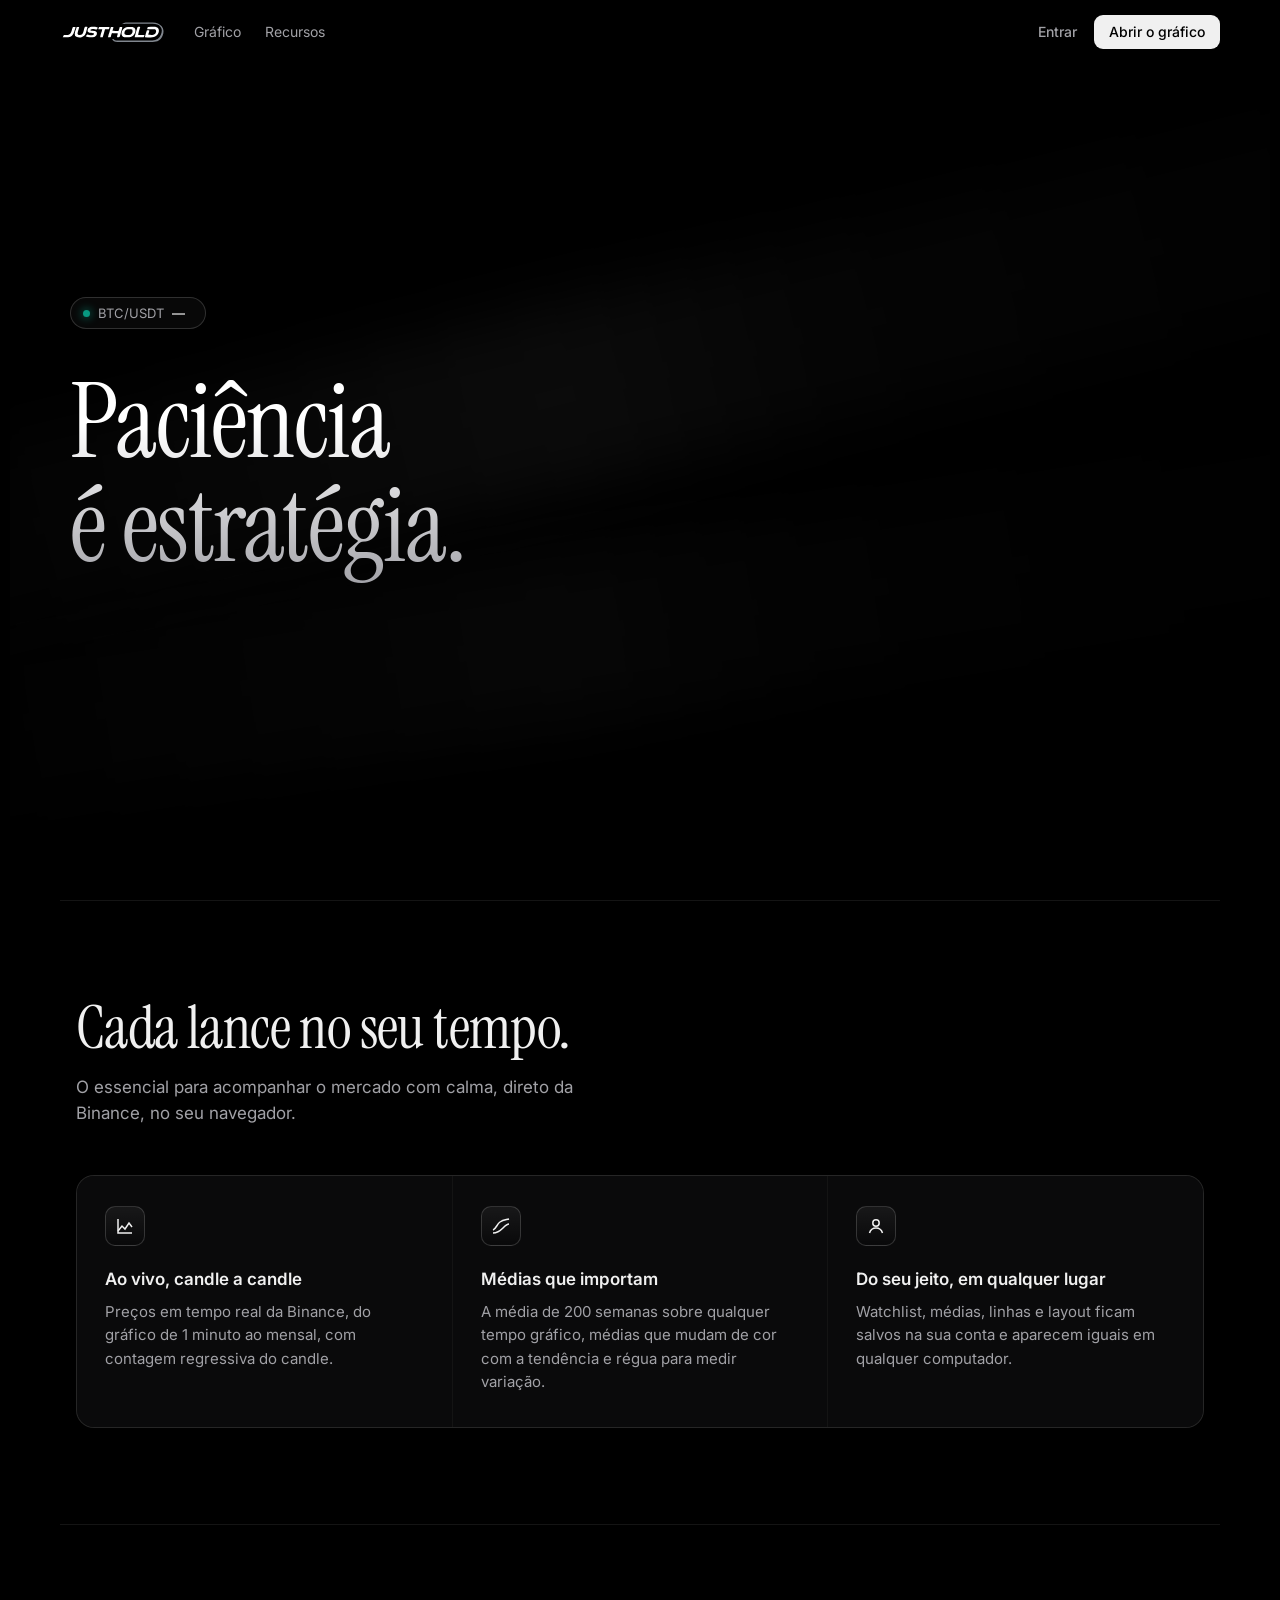
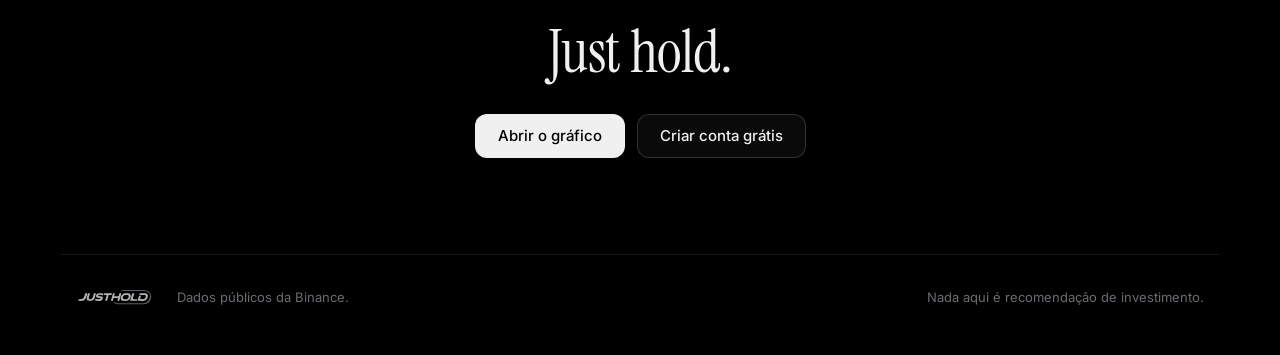
==== public/index.html @ 2f77e6e9 "Hero: remove texto e botões; corrige corte dos glifos no título" ====
<!doctype html>
<html lang="pt-BR">
<head>
<meta charset="utf-8">
<meta name="viewport" content="width=device-width, initial-scale=1">
<title>JustHold · Gráfico de cripto ao vivo</title>
<meta name="description" content="Gráfico de cripto ao vivo, com médias, régua e watchlist. Suas configurações salvas na sua conta.">
<meta name="theme-color" content="#000000">
<link rel="icon" href="img/logo.svg" type="image/svg+xml">
<link rel="preconnect" href="https://fonts.googleapis.com">
<link rel="preconnect" href="https://fonts.gstatic.com" crossorigin>
<link rel="stylesheet" href="https://fonts.googleapis.com/css2?family=Instrument+Serif&family=Inter:wght@400;500;600&display=swap">
<link rel="stylesheet" href="site.css">
<script type="importmap">{ "imports": { "three": "/vendor/three.module.min.js" } }</script>
</head>
<body>
<header class="nav" id="nav">
  <a class="logo" href="/" aria-label="JustHold"><img src="img/logo.svg" alt="JustHold"></a>
  <nav class="links">
    <a href="/grafico/">Gráfico</a>
    <a href="#recursos">Recursos</a>
  </nav>
  <span class="spacer"></span>
  <div class="account" id="account">
    <a class="btn link sm" href="/entrar/">Entrar</a>
    <a class="btn primary sm" href="/grafico/">Abrir o gráfico</a>
  </div>
</header>

<main>
  <section class="hero">
    <div class="hero-text">
      <a class="pill" href="/grafico/" id="ticker"><span class="dot"></span>BTC/USDT <b id="tk-price">—</b> <span id="tk-chg"></span></a>
      <h1>Paciência<br>é estratégia.</h1>
    </div>
    <div class="board" id="board" aria-hidden="true"></div>
  </section>

  <section class="section" id="recursos">
    <h2>Cada lance no seu tempo.</h2>
    <p class="sub">O essencial para acompanhar o mercado com calma, direto da Binance, no seu navegador.</p>
    <div class="grid">
      <div class="card">
        <div class="ico"><svg width="20" height="20" viewBox="0 0 20 20" fill="none" stroke="currentColor" stroke-width="1.5"><path d="M3 15l4-5 3 3 4-6 3 4"/><path d="M3 3v14h14"/></svg></div>
        <h3>Ao vivo, candle a candle</h3>
        <p>Preços em tempo real da Binance, do gráfico de 1 minuto ao mensal, com contagem regressiva do candle.</p>
      </div>
      <div class="card">
        <div class="ico"><svg width="20" height="20" viewBox="0 0 20 20" fill="none" stroke="currentColor" stroke-width="1.5"><path d="M2 14c3-1 4-6 7-8s5-2 9-3"/><path d="M2 17c4 0 7-2 10-5s4-4 6-4"/></svg></div>
        <h3>Médias que importam</h3>
        <p>A média de 200 semanas sobre qualquer tempo gráfico, médias que mudam de cor com a tendência e régua para medir variação.</p>
      </div>
      <div class="card">
        <div class="ico"><svg width="20" height="20" viewBox="0 0 20 20" fill="none" stroke="currentColor" stroke-width="1.5"><circle cx="10" cy="7" r="3.2"/><path d="M3.5 17c1-3.3 3.6-5 6.5-5s5.5 1.7 6.5 5"/></svg></div>
        <h3>Do seu jeito, em qualquer lugar</h3>
        <p>Watchlist, médias, linhas e layout ficam salvos na sua conta e aparecem iguais em qualquer computador.</p>
      </div>
    </div>
  </section>

  <section class="section closing">
    <h2>Just hold.</h2>
    <div class="cta">
      <a class="btn primary" href="/grafico/">Abrir o gráfico</a>
      <a class="btn ghost" href="/entrar/?modo=criar" id="cta-signup-2">Criar conta grátis</a>
    </div>
  </section>
</main>

<footer class="footer">
  <img src="img/logo.svg" alt="JustHold">
  <span>Dados públicos da Binance.</span>
  <span class="spacer"></span>
  <span>Nada aqui é recomendação de investimento.</span>
</footer>

<script type="module">
  import { mountChess } from './js/xadrez.js';
  import { me, logout } from './js/conta.js';

  try { mountChess(document.getElementById('board')); } catch (e) { console.error(e); }

  const nav = document.getElementById('nav');
  addEventListener('scroll', () => nav.classList.toggle('scrolled', scrollY > 8), { passive: true });

  // Logado: troca "Entrar" pelo e-mail e um botão de sair; some o "Criar conta".
  me().then(user => {
    if (!user) return;
    const acc = document.getElementById('account');
    const out = Object.assign(document.createElement('button'), { className: 'btn link sm', textContent: 'Sair' });
    out.onclick = async () => { await logout(); location.reload(); };
    const who = Object.assign(document.createElement('span'), { textContent: user.email });
    who.style.color = 'var(--muted)';
    acc.replaceChildren(who, out, Object.assign(document.createElement('a'), { className: 'btn primary sm', href: '/grafico/', textContent: 'Abrir o gráfico' }));
    document.getElementById('cta-signup-2')?.remove();
  });

  // Preço do BTC ao vivo na pílula acima do título.
  const price = document.getElementById('tk-price'), chg = document.getElementById('tk-chg');
  const fmt = new Intl.NumberFormat('pt-BR', { minimumFractionDigits: 2, maximumFractionDigits: 2 });
  const show = (c, o) => {
    price.textContent = fmt.format(c);
    const p = ((c - o) / o) * 100;
    chg.textContent = `${p >= 0 ? '+' : '−'}${fmt.format(Math.abs(p))}%`;
    chg.className = p >= 0 ? 'up' : 'down';
  };
  (function connect() {
    const ws = new WebSocket('wss://stream.binance.com:9443/ws/btcusdt@miniTicker');
    ws.onmessage = e => { const d = JSON.parse(e.data); show(+d.c, +d.o); };
    ws.onclose = () => setTimeout(connect, 5000);
  })();
</script>
</body>
</html>
---- public/site.css ----
/* Homepage e página de login do JustHold: escuro, tipografia serifada nos títulos. */
:root {
  --bg: #000;
  --panel: #0a0a0b;
  --line: rgba(255, 255, 255, .08);
  --line-strong: rgba(255, 255, 255, .16);
  --text: #f0f0f0;
  --muted: #a1a1a6;
  --dim: #6b6b70;
  --up: #089981;
  --down: #f23645;
  --serif: "Instrument Serif", "Times New Roman", serif;
  --sans: Inter, -apple-system, BlinkMacSystemFont, "Segoe UI", sans-serif;
}

* { box-sizing: border-box; }
html { background: var(--bg); }
body { margin: 0; background: var(--bg); color: var(--text); font: 16px/1.55 var(--sans); -webkit-font-smoothing: antialiased; }
a { color: inherit; text-decoration: none; }
button { font: inherit; color: inherit; cursor: pointer; }

/* navegação */
.nav { position: sticky; top: 0; z-index: 20; display: flex; align-items: center; gap: 28px; height: 64px; padding: 0 max(16px, calc((100vw - 1160px) / 2)); background: rgba(0, 0, 0, .55); backdrop-filter: blur(14px); -webkit-backdrop-filter: blur(14px); border-bottom: 1px solid transparent; transition: border-color .3s; }
.nav.scrolled { border-bottom-color: var(--line); }
.nav .logo img { display: block; height: 22px; width: auto; }
.nav .links { display: flex; gap: 24px; font-size: 14px; color: var(--muted); }
.nav .links a:hover { color: var(--text); }
.nav .spacer { flex: 1; }
.nav .account { display: flex; align-items: center; gap: 10px; font-size: 14px; }

.btn { display: inline-flex; align-items: center; justify-content: center; gap: 8px; height: 44px; padding: 0 22px; border-radius: 12px; font-size: 15px; font-weight: 500; border: 1px solid transparent; transition: background .2s, border-color .2s, opacity .2s; white-space: nowrap; }
.btn.sm { height: 34px; padding: 0 14px; border-radius: 9px; font-size: 14px; }
.btn.primary { background: var(--text); color: #000; }
.btn.primary:hover { background: #fff; }
.btn.ghost { background: rgba(255, 255, 255, .04); border-color: var(--line-strong); color: var(--text); }
.btn.ghost:hover { background: rgba(255, 255, 255, .09); }
.btn.link { color: var(--muted); padding: 0 6px; }
.btn.link:hover { color: var(--text); }
.btn[disabled] { opacity: .5; cursor: default; }

/* herói */
.hero { position: relative; overflow: hidden; text-align: center; padding: 0 16px 96px; }
.hero::before, .hero::after { /* fachos de luz diagonais, bem fracos */
  content: ''; position: absolute; pointer-events: none; width: 140vw; height: 180px; left: -20vw;
  background: linear-gradient(90deg, transparent, rgba(255, 255, 255, .045) 45%, rgba(255, 255, 255, .02) 60%, transparent);
  filter: blur(30px); transform: rotate(-14deg);
}
.hero::before { top: 220px; }
.hero::after { top: 470px; opacity: .6; transform: rotate(-9deg); }
.board { position: relative; z-index: 1; height: min(62vh, 600px); min-height: 340px; margin: 0 auto -40px; max-width: 1100px; }
.board canvas { display: block; }
.board canvas { /* some nas bordas, como um objeto no escuro */
  -webkit-mask-image: radial-gradient(ellipse 50% 50% at 50% 50%, #000 74%, transparent 100%);
  mask-image: radial-gradient(ellipse 50% 50% at 50% 50%, #000 74%, transparent 100%);
}
.hero h1 { position: relative; z-index: 2; margin: 0; padding: .18em 0; /* line-height: 1 corta ascendentes e descendentes fora da caixa do gradiente; o padding dá folga */ font: 400 clamp(52px, 8.5vw, 104px)/1 var(--serif); letter-spacing: -.015em; background: linear-gradient(180deg, #fff 30%, #9c9ca2); -webkit-background-clip: text; background-clip: text; color: transparent; }
.pill { position: relative; z-index: 2; display: inline-flex; align-items: center; gap: 8px; margin-bottom: 22px; padding: 5px 12px; border: 1px solid var(--line-strong); border-radius: 999px; font-size: 13px; color: var(--muted); background: rgba(255, 255, 255, .03); }
.pill .dot { width: 7px; height: 7px; border-radius: 50%; background: var(--up); box-shadow: 0 0 10px var(--up); }
.pill b { color: var(--text); font-weight: 500; font-variant-numeric: tabular-nums; }
.pill .down { color: var(--down); } .pill .up { color: var(--up); }

/* seções */
.section { max-width: 1160px; margin: 0 auto; padding: 96px 16px; border-top: 1px solid var(--line); }
.section h2 { margin: 0 0 14px; font: 400 clamp(38px, 5vw, 60px)/1.05 var(--serif); letter-spacing: -.01em; }
.section .sub { margin: 0 0 48px; max-width: 560px; color: var(--muted); font-size: 17px; }
.grid { display: grid; grid-template-columns: repeat(3, 1fr); gap: 1px; background: var(--line); border: 1px solid var(--line); border-radius: 18px; overflow: hidden; }
.card { padding: 30px 28px 34px; background: var(--panel); }
.card .ico { width: 40px; height: 40px; display: grid; place-items: center; border-radius: 10px; border: 1px solid var(--line-strong); color: var(--text); margin-bottom: 20px; background: linear-gradient(180deg, rgba(255, 255, 255, .06), transparent); }
.card h3 { margin: 0 0 8px; font-size: 17px; font-weight: 600; }
.card p { margin: 0; color: var(--muted); font-size: 15px; }

.closing { text-align: center; }
.closing h2 { margin-bottom: 30px; }
.closing .cta { display: flex; gap: 12px; justify-content: center; flex-wrap: wrap; }

.footer { display: flex; flex-wrap: wrap; align-items: center; gap: 12px 24px; max-width: 1160px; margin: 0 auto; padding: 32px 16px 48px; border-top: 1px solid var(--line); color: var(--dim); font-size: 13px; }
.footer img { height: 16px; opacity: .7; }
.footer .spacer { flex: 1; }

@media (max-width: 760px) {
  .nav { gap: 16px; }
  .nav .links { display: none; }
  .grid { grid-template-columns: 1fr; }
  .section { padding: 72px 16px; }
  .board { margin-bottom: -20px; }
}

/* página de login */
.auth { min-height: calc(100vh - 64px); display: grid; place-items: center; padding: 40px 16px 80px; }
.auth-box { width: min(400px, 100%); }
.auth-box h1 { margin: 0 0 8px; font: 400 44px/1.05 var(--serif); text-align: center; }
.auth-box .sub { margin: 0 0 30px; text-align: center; color: var(--muted); font-size: 15px; }
.tabs { display: grid; grid-template-columns: 1fr 1fr; padding: 4px; margin-bottom: 22px; border: 1px solid var(--line); border-radius: 12px; background: var(--panel); }
.tabs button { height: 36px; border: 0; border-radius: 9px; background: none; color: var(--muted); font-size: 14px; }
.tabs button.on { background: rgba(255, 255, 255, .09); color: var(--text); }
.field { display: block; margin-bottom: 14px; }
.field span { display: block; margin-bottom: 6px; font-size: 13px; color: var(--muted); }
.field input { width: 100%; height: 46px; padding: 0 14px; border-radius: 11px; border: 1px solid var(--line-strong); background: var(--panel); color: var(--text); font: inherit; font-size: 15px; outline: none; transition: border-color .2s; }
.field input:focus { border-color: rgba(255, 255, 255, .45); }
.auth-box .btn { width: 100%; margin-top: 8px; }
.form-error { min-height: 22px; margin: 4px 0 0; color: #ff6b76; font-size: 14px; }
.auth-box .note { margin-top: 22px; text-align: center; color: var(--dim); font-size: 13px; }

/* herói em duas colunas no desktop: texto à esquerda, tabuleiro à direita (como na Resend) */
.hero-text { position: relative; z-index: 2; }
@media (min-width: 900px) {
  .hero { display: grid; grid-template-columns: minmax(0, 1fr) minmax(0, 1.1fr); align-items: center; gap: 24px; max-width: 1260px; margin: 0 auto; padding: 40px max(16px, calc((100vw - 1160px) / 2)) 110px; text-align: left; min-height: calc(100vh - 64px); max-height: 900px; }
  .hero .board { height: min(76vh, 680px); margin: 0 -6vw 0 -20px; max-width: none; }
}
@media (max-width: 899px) {
  .hero { display: flex; flex-direction: column; }
  .hero .board { order: -1; height: min(52vh, 460px); }
}
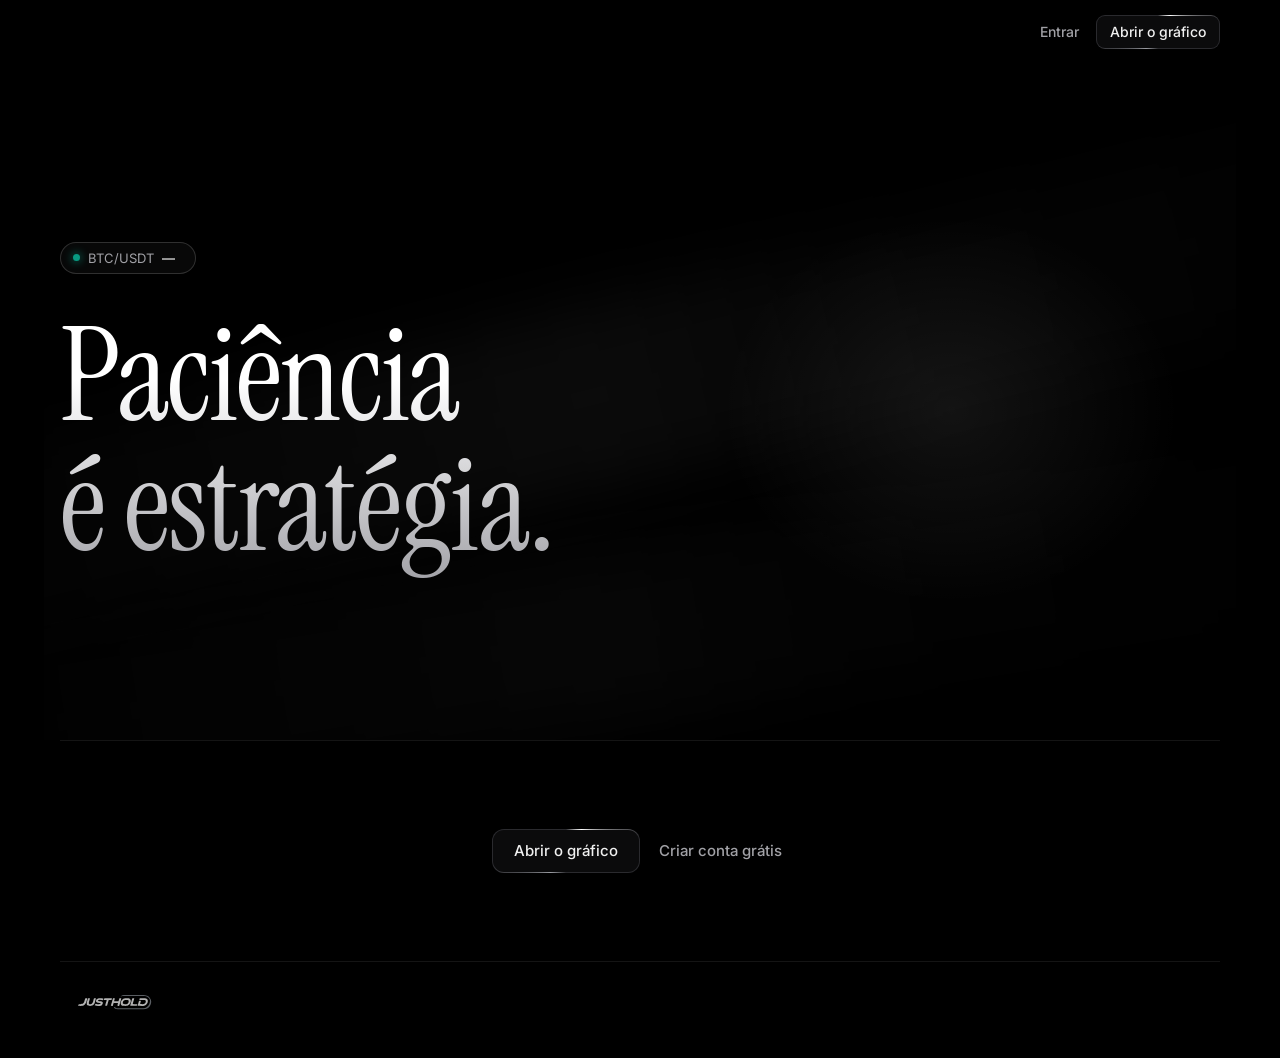
==== commit 1c2787d8: "Homepage: entrada em etapas, logo animada, espaçamentos e botões novos - Tabuleiro se monta ao abrir" ====
--- a/public/index.html
+++ b/public/index.html
@@ -12,18 +12,19 @@
 <link rel="stylesheet" href="https://fonts.googleapis.com/css2?family=Instrument+Serif&family=Inter:wght@400;500;600&display=swap">
 <link rel="stylesheet" href="site.css">
 <script type="importmap">{ "imports": { "three": "/vendor/three.module.min.js" } }</script>
+<!-- o three.js é o arquivo mais pesado: começa a baixar já, em paralelo com o resto -->
+<link rel="modulepreload" href="/vendor/three.module.min.js">
+<link rel="modulepreload" href="/js/xadrez.js">
+<link rel="modulepreload" href="/vendor/RoomEnvironment.js">
+<script>document.documentElement.classList.add('js');</script>
 </head>
 <body>
 <header class="nav" id="nav">
   <a class="logo" href="/" aria-label="JustHold"><img src="img/logo.svg" alt="JustHold"></a>
-  <nav class="links">
-    <a href="/grafico/">Gráfico</a>
-    <a href="#recursos">Recursos</a>
-  </nav>
   <span class="spacer"></span>
   <div class="account" id="account">
-    <a class="btn link sm" href="/entrar/">Entrar</a>
-    <a class="btn primary sm" href="/grafico/">Abrir o gráfico</a>
+    <a class="btn uline sm" href="/entrar/">Entrar</a>
+    <a class="btn ring sm" href="/grafico/">Abrir o gráfico</a>
   </div>
 </header>
 
@@ -36,49 +37,32 @@
     <div class="board" id="board" aria-hidden="true"></div>
   </section>
 
-  <section class="section" id="recursos">
-    <h2>Cada lance no seu tempo.</h2>
-    <p class="sub">O essencial para acompanhar o mercado com calma, direto da Binance, no seu navegador.</p>
-    <div class="grid">
-      <div class="card">
-        <div class="ico"><svg width="20" height="20" viewBox="0 0 20 20" fill="none" stroke="currentColor" stroke-width="1.5"><path d="M3 15l4-5 3 3 4-6 3 4"/><path d="M3 3v14h14"/></svg></div>
-        <h3>Ao vivo, candle a candle</h3>
-        <p>Preços em tempo real da Binance, do gráfico de 1 minuto ao mensal, com contagem regressiva do candle.</p>
-      </div>
-      <div class="card">
-        <div class="ico"><svg width="20" height="20" viewBox="0 0 20 20" fill="none" stroke="currentColor" stroke-width="1.5"><path d="M2 14c3-1 4-6 7-8s5-2 9-3"/><path d="M2 17c4 0 7-2 10-5s4-4 6-4"/></svg></div>
-        <h3>Médias que importam</h3>
-        <p>A média de 200 semanas sobre qualquer tempo gráfico, médias que mudam de cor com a tendência e régua para medir variação.</p>
-      </div>
-      <div class="card">
-        <div class="ico"><svg width="20" height="20" viewBox="0 0 20 20" fill="none" stroke="currentColor" stroke-width="1.5"><circle cx="10" cy="7" r="3.2"/><path d="M3.5 17c1-3.3 3.6-5 6.5-5s5.5 1.7 6.5 5"/></svg></div>
-        <h3>Do seu jeito, em qualquer lugar</h3>
-        <p>Watchlist, médias, linhas e layout ficam salvos na sua conta e aparecem iguais em qualquer computador.</p>
-      </div>
-    </div>
-  </section>
-
   <section class="section closing">
-    <h2>Just hold.</h2>
+    <h2 class="sr-only">Just hold.</h2>
+    <div id="logo-anim"></div>
     <div class="cta">
-      <a class="btn primary" href="/grafico/">Abrir o gráfico</a>
-      <a class="btn ghost" href="/entrar/?modo=criar" id="cta-signup-2">Criar conta grátis</a>
+      <a class="btn ring" href="/grafico/">Abrir o gráfico</a>
+      <a class="btn uline" href="/entrar/?modo=criar" id="cta-signup-2">Criar conta grátis</a>
     </div>
   </section>
 </main>
 
 <footer class="footer">
   <img src="img/logo.svg" alt="JustHold">
-  <span>Dados públicos da Binance.</span>
   <span class="spacer"></span>
-  <span>Nada aqui é recomendação de investimento.</span>
 </footer>
 
 <script type="module">
-  import { mountChess } from './js/xadrez.js';
   import { me, logout } from './js/conta.js';
+  import { mountLogo } from './js/logo-anim.js';
 
-  try { mountChess(document.getElementById('board')); } catch (e) { console.error(e); }
+  // a logo do topo se escreve ao abrir; se algo falhar, volta a imagem normal
+  const navLogo = document.querySelector('.nav .logo');
+  mountLogo(navLogo, { loop: false, stroke: 2.4 }).catch(e => { console.error(e); navLogo.classList.add('fallback'); });
+  mountLogo(document.getElementById('logo-anim')).catch(console.error);
+
+  // o tabuleiro carrega à parte, para não segurar o resto da página
+  import('./js/xadrez.js').then(m => m.mountChess(document.getElementById('board'))).catch(console.error);
 
   const nav = document.getElementById('nav');
   addEventListener('scroll', () => nav.classList.toggle('scrolled', scrollY > 8), { passive: true });
@@ -87,11 +71,11 @@
   me().then(user => {
     if (!user) return;
     const acc = document.getElementById('account');
-    const out = Object.assign(document.createElement('button'), { className: 'btn link sm', textContent: 'Sair' });
+    const out = Object.assign(document.createElement('button'), { className: 'btn uline sm', textContent: 'Sair' });
     out.onclick = async () => { await logout(); location.reload(); };
     const who = Object.assign(document.createElement('span'), { textContent: user.email });
     who.style.color = 'var(--muted)';
-    acc.replaceChildren(who, out, Object.assign(document.createElement('a'), { className: 'btn primary sm', href: '/grafico/', textContent: 'Abrir o gráfico' }));
+    acc.replaceChildren(who, out, Object.assign(document.createElement('a'), { className: 'btn ring sm', href: '/grafico/', textContent: 'Abrir o gráfico' }));
     document.getElementById('cta-signup-2')?.remove();
   });
 
--- a/public/site.css
+++ b/public/site.css
@@ -10,6 +10,9 @@
   --up: #089981;
   --down: #f23645;
   --serif: "Instrument Serif", "Times New Roman", serif;
+  /* ritmo vertical: o mesmo espaço acima e abaixo de cada linha divisória */
+  --s-section: clamp(56px, 7vw, 88px);
+  --s-group: 32px;
   --sans: Inter, -apple-system, BlinkMacSystemFont, "Segoe UI", sans-serif;
 }
 
@@ -23,8 +26,6 @@
 .nav { position: sticky; top: 0; z-index: 20; display: flex; align-items: center; gap: 28px; height: 64px; padding: 0 max(16px, calc((100vw - 1160px) / 2)); background: rgba(0, 0, 0, .55); backdrop-filter: blur(14px); -webkit-backdrop-filter: blur(14px); border-bottom: 1px solid transparent; transition: border-color .3s; }
 .nav.scrolled { border-bottom-color: var(--line); }
 .nav .logo img { display: block; height: 22px; width: auto; }
-.nav .links { display: flex; gap: 24px; font-size: 14px; color: var(--muted); }
-.nav .links a:hover { color: var(--text); }
 .nav .spacer { flex: 1; }
 .nav .account { display: flex; align-items: center; gap: 10px; font-size: 14px; }
 
@@ -37,9 +38,27 @@
 .btn.link { color: var(--muted); padding: 0 6px; }
 .btn.link:hover { color: var(--text); }
 .btn[disabled] { opacity: .5; cursor: default; }
+/* Botão com reflexo prateado girando na borda. O reflexo é uma camada pronta que só gira
+   (transform): a placa de vídeo anima sozinha, sem redesenhar o botão a cada quadro.
+   A camada de dentro cobre o meio e deixa 1px de borda à mostra. */
+.btn.ring { --r: 12px; position: relative; isolation: isolate; overflow: hidden; border: 0; border-radius: var(--r); color: var(--text); }
+.btn.ring.sm { --r: 9px; }
+.btn.ring::before { content: ''; position: absolute; z-index: -2; left: 50%; top: 50%; width: 260px; height: 260px; margin: -130px 0 0 -130px;
+  background: conic-gradient(#2a2a2e, #fff 10%, #2a2a2e 22%, #2a2a2e 50%, #9a9ca2 60%, #2a2a2e 72%);
+  animation: ring-spin 7s linear infinite; will-change: transform; }
+.btn.ring::after { content: ''; position: absolute; z-index: -1; inset: 1px; border-radius: calc(var(--r) - 1px); background: #0b0b0c; transition: background .25s ease; }
+.btn.ring:hover::after { background: #161618; }
+.btn.ring:hover::before { background: conic-gradient(#3a3a3e, #fff 10%, #3a3a3e 22%, #3a3a3e 50%, #fff 60%, #3a3a3e 72%); }
+@keyframes ring-spin { to { transform: rotate(360deg); } }
+@media (prefers-reduced-motion: reduce) { .btn.ring::before { animation: none; } }
+/* link de texto com sublinhado que desliza no hover */
+.btn.uline { position: relative; color: var(--muted); padding: 0 6px; }
+.btn.uline::after { content: ''; position: absolute; left: 6px; right: 6px; bottom: calc(50% - .85em); height: 1px; background: var(--text); transform: scaleX(0); transform-origin: left; transition: transform .3s ease; }
+.btn.uline:hover { color: var(--text); }
+.btn.uline:hover::after { transform: scaleX(1); }
 
 /* herói */
-.hero { position: relative; overflow: hidden; text-align: center; padding: 0 16px 96px; }
+.hero { position: relative; overflow: hidden; text-align: center; padding: 0 16px var(--s-section); }
 .hero::before, .hero::after { /* fachos de luz diagonais, bem fracos */
   content: ''; position: absolute; pointer-events: none; width: 140vw; height: 180px; left: -20vw;
   background: linear-gradient(90deg, transparent, rgba(255, 255, 255, .045) 45%, rgba(255, 255, 255, .02) 60%, transparent);
@@ -54,20 +73,15 @@
   mask-image: radial-gradient(ellipse 50% 50% at 50% 50%, #000 74%, transparent 100%);
 }
 .hero h1 { position: relative; z-index: 2; margin: 0; padding: .18em 0; /* line-height: 1 corta ascendentes e descendentes fora da caixa do gradiente; o padding dá folga */ font: 400 clamp(52px, 8.5vw, 104px)/1 var(--serif); letter-spacing: -.015em; background: linear-gradient(180deg, #fff 30%, #9c9ca2); -webkit-background-clip: text; background-clip: text; color: transparent; }
-.pill { position: relative; z-index: 2; display: inline-flex; align-items: center; gap: 8px; margin-bottom: 22px; padding: 5px 12px; border: 1px solid var(--line-strong); border-radius: 999px; font-size: 13px; color: var(--muted); background: rgba(255, 255, 255, .03); }
+.pill { position: relative; z-index: 2; display: inline-flex; align-items: center; gap: 8px; margin-bottom: 14px; padding: 5px 12px; border: 1px solid var(--line-strong); border-radius: 999px; font-size: 13px; color: var(--muted); background: rgba(255, 255, 255, .03); }
 .pill .dot { width: 7px; height: 7px; border-radius: 50%; background: var(--up); box-shadow: 0 0 10px var(--up); }
 .pill b { color: var(--text); font-weight: 500; font-variant-numeric: tabular-nums; }
 .pill .down { color: var(--down); } .pill .up { color: var(--up); }
 
 /* seções */
-.section { max-width: 1160px; margin: 0 auto; padding: 96px 16px; border-top: 1px solid var(--line); }
+.section { max-width: 1160px; margin: 0 auto; padding: var(--s-section) 16px; border-top: 1px solid var(--line); }
 .section h2 { margin: 0 0 14px; font: 400 clamp(38px, 5vw, 60px)/1.05 var(--serif); letter-spacing: -.01em; }
 .section .sub { margin: 0 0 48px; max-width: 560px; color: var(--muted); font-size: 17px; }
-.grid { display: grid; grid-template-columns: repeat(3, 1fr); gap: 1px; background: var(--line); border: 1px solid var(--line); border-radius: 18px; overflow: hidden; }
-.card { padding: 30px 28px 34px; background: var(--panel); }
-.card .ico { width: 40px; height: 40px; display: grid; place-items: center; border-radius: 10px; border: 1px solid var(--line-strong); color: var(--text); margin-bottom: 20px; background: linear-gradient(180deg, rgba(255, 255, 255, .06), transparent); }
-.card h3 { margin: 0 0 8px; font-size: 17px; font-weight: 600; }
-.card p { margin: 0; color: var(--muted); font-size: 15px; }
 
 .closing { text-align: center; }
 .closing h2 { margin-bottom: 30px; }
@@ -79,10 +93,7 @@
 
 @media (max-width: 760px) {
   .nav { gap: 16px; }
-  .nav .links { display: none; }
-  .grid { grid-template-columns: 1fr; }
-  .section { padding: 72px 16px; }
-  .board { margin-bottom: -20px; }
+  .board { margin-bottom: -36px; }
 }
 
 /* página de login */
@@ -104,10 +115,64 @@
 /* herói em duas colunas no desktop: texto à esquerda, tabuleiro à direita (como na Resend) */
 .hero-text { position: relative; z-index: 2; }
 @media (min-width: 900px) {
-  .hero { display: grid; grid-template-columns: minmax(0, 1fr) minmax(0, 1.1fr); align-items: center; gap: 24px; max-width: 1260px; margin: 0 auto; padding: 40px max(16px, calc((100vw - 1160px) / 2)) 110px; text-align: left; min-height: calc(100vh - 64px); max-height: 900px; }
-  .hero .board { height: min(76vh, 680px); margin: 0 -6vw 0 -20px; max-width: none; }
+  .hero { display: grid; grid-template-columns: minmax(0, 1fr) minmax(0, 1.1fr); align-items: center; gap: 24px; max-width: 1192px; margin: 0 auto; padding: 16px 16px 0; text-align: left; }
+  /* O texto acompanha o tabuleiro visível, não a caixa do canvas (que tem sobras em cima e
+     embaixo): o selo começa na altura do topo das peças e o título termina na base da moldura.
+     --board-top e --board-h vêm do xadrez.js; os valores reserva valem até o 3D carregar. */
+  .hero { align-items: start; }
+  .hero-text { align-self: start; margin-top: var(--board-top, calc(min(74vh, 660px) * .245)); }
+  /* tamanho: o que faz o título ocupar a altura do tabuleiro, limitado pela largura da coluna
+     ("é estratégia." mede ~4em), para nunca quebrar em três linhas */
+  .hero h1 { white-space: nowrap; font-size: clamp(56px, calc((var(--board-h, calc(min(74vh, 660px) * .535)) - 46px) / 2.36), min(132px, calc((min(100vw, 1192px) - 56px) / 2.1 / 4.05))); }
+  .hero .board { height: min(74vh, 660px); margin: 0 -6vw 0 -20px; max-width: none; }
 }
 @media (max-width: 899px) {
   .hero { display: flex; flex-direction: column; }
   .hero .board { order: -1; height: min(52vh, 460px); }
 }
+
+/* logo animada no fim da página */
+.logo-anim { display: block; width: min(560px, 84vw); height: auto; margin: 0 auto var(--s-group); overflow: visible; }
+.logo-anim .letters-stroke path { stroke-dasharray: var(--len); stroke-dashoffset: var(--len); }
+.logo-anim .letters-fill { opacity: 0; }
+.logo-anim .cap-draw { stroke-dasharray: var(--len); stroke-dashoffset: var(--len); }
+.logo-anim.play .letters-stroke path { animation: jh-draw 1s var(--delay) cubic-bezier(.65, 0, .35, 1) forwards, jh-fade 700ms calc(var(--delay) + 1.6s) ease forwards; }
+.logo-anim.play .letters-fill { animation: jh-show 1s 1.1s ease forwards; }
+.logo-anim.play .cap-draw { animation: jh-draw 1.4s 1.9s cubic-bezier(.65, 0, .35, 1) forwards; }
+.logo-anim.play .cap { animation: jh-pulse 3.2s 3.5s ease-in-out infinite; }
+.logo-anim.out { animation: jh-fade 800ms ease forwards; }
+.logo-anim.done .letters-stroke { display: none; }
+.logo-anim.done .letters-fill { opacity: 1; }
+.logo-anim.done .cap-draw { stroke-dashoffset: 0; }
+@keyframes jh-draw { to { stroke-dashoffset: 0; } }
+@keyframes jh-show { to { opacity: 1; } }
+@keyframes jh-fade { to { opacity: 0; } }
+@keyframes jh-pulse {
+  0%, 100% { fill: #80868e; filter: none; }
+  50% { fill: #d4d8df; filter: drop-shadow(0 0 5px rgba(212, 218, 228, .55)); }
+}
+.sr-only { position: absolute; width: 1px; height: 1px; overflow: hidden; clip: rect(0 0 0 0); white-space: nowrap; }
+
+/* logo do topo: escreve uma vez ao abrir, sem pulsar */
+.nav .logo { display: block; height: 22px; }
+.nav .logo .logo-anim { width: auto; height: 22px; margin: 0; }
+.js .nav .logo img { opacity: 0; }
+.js .nav .logo.fallback img { opacity: 1; }
+.logo-anim.once.play .cap { animation: none; }
+
+/* enquanto o tabuleiro carrega: um brilho suave no lugar, em vez de um vazio */
+.board::before {
+  content: ''; position: absolute; inset: 18% 14%; pointer-events: none; border-radius: 50%;
+  background: radial-gradient(ellipse at center, rgba(255, 255, 255, .07), transparent 65%);
+  animation: board-wait 2.4s ease-in-out infinite; transition: opacity 1.2s ease;
+}
+.board.ready::before { opacity: 0; animation: none; }
+@keyframes board-wait { 0%, 100% { transform: scale(.92); opacity: .5; } 50% { transform: scale(1.04); opacity: 1; } }
+
+/* o texto do topo entra subindo de leve */
+.hero-text > * { animation: rise .9s cubic-bezier(.2, .7, .2, 1) both; }
+.hero-text > :nth-child(2) { animation-delay: .12s; }
+.hero-text > :nth-child(3) { animation-delay: .24s; }
+.hero-text > :nth-child(4) { animation-delay: .36s; }
+@keyframes rise { from { opacity: 0; transform: translateY(14px); } }
+@media (prefers-reduced-motion: reduce) { .hero-text > *, .board::before { animation: none; } }
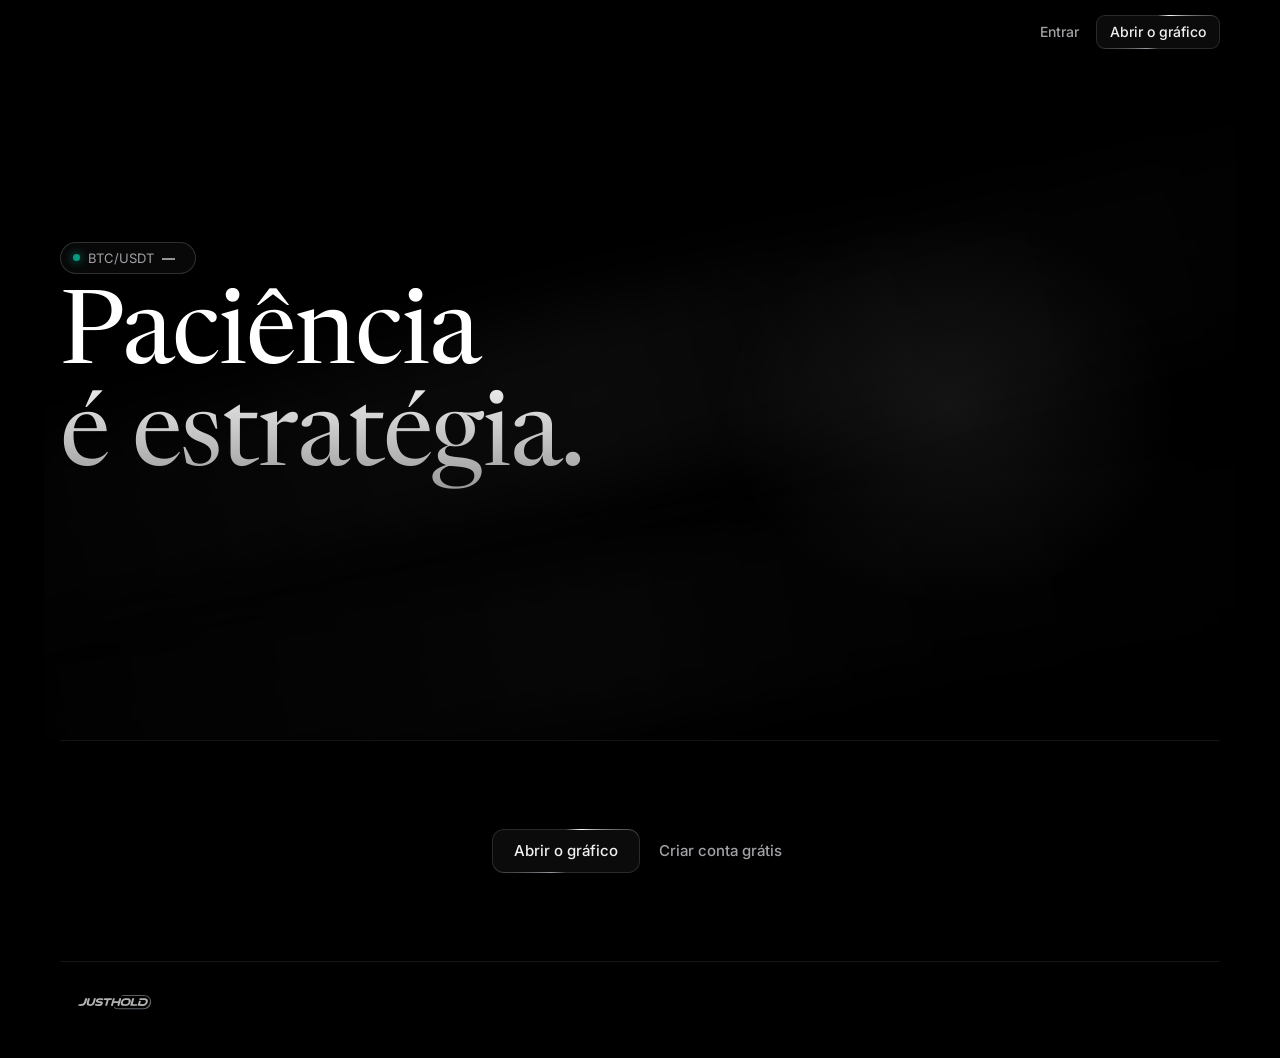
==== commit b2ef03d8: "Títulos no estilo da Resend e texto do topo alinhado ao tabuleiro - Títulos em Newsreader (tamanho d" ====
--- a/public/index.html
+++ b/public/index.html
@@ -9,7 +9,7 @@
 <link rel="icon" href="img/logo.svg" type="image/svg+xml">
 <link rel="preconnect" href="https://fonts.googleapis.com">
 <link rel="preconnect" href="https://fonts.gstatic.com" crossorigin>
-<link rel="stylesheet" href="https://fonts.googleapis.com/css2?family=Instrument+Serif&family=Inter:wght@400;500;600&display=swap">
+<link rel="stylesheet" href="https://fonts.googleapis.com/css2?family=Newsreader:opsz,wght@72,400&family=Inter:wght@400;500;600&display=swap">
 <link rel="stylesheet" href="site.css">
 <script type="importmap">{ "imports": { "three": "/vendor/three.module.min.js" } }</script>
 <!-- o three.js é o arquivo mais pesado: começa a baixar já, em paralelo com o resto -->
--- a/public/site.css
+++ b/public/site.css
@@ -1,4 +1,4 @@
-/* Homepage e página de login do JustHold: escuro, tipografia serifada nos títulos. */
+/* Homepage e página de login do JustHold: escuro; títulos serifados no estilo da Resend, texto em Inter. */
 :root {
   --bg: #000;
   --panel: #0a0a0b;
@@ -9,7 +9,10 @@
   --dim: #6b6b70;
   --up: #089981;
   --down: #f23645;
-  --serif: "Instrument Serif", "Times New Roman", serif;
+  /* títulos: Newsreader no tamanho de título, a gratuita mais próxima da Domaine Display da Resend */
+  --display: "Newsreader", "Times New Roman", serif;
+  /* degradê dos títulos, como na Resend: branco em cima, cinza embaixo */
+  --title-gradient: linear-gradient(180deg, #fff 35%, rgba(255, 255, 255, .55) 100%);
   /* ritmo vertical: o mesmo espaço acima e abaixo de cada linha divisória */
   --s-section: clamp(56px, 7vw, 88px);
   --s-group: 32px;
@@ -72,7 +75,10 @@
   -webkit-mask-image: radial-gradient(ellipse 50% 50% at 50% 50%, #000 74%, transparent 100%);
   mask-image: radial-gradient(ellipse 50% 50% at 50% 50%, #000 74%, transparent 100%);
 }
-.hero h1 { position: relative; z-index: 2; margin: 0; padding: .18em 0; /* line-height: 1 corta ascendentes e descendentes fora da caixa do gradiente; o padding dá folga */ font: 400 clamp(52px, 8.5vw, 104px)/1 var(--serif); letter-spacing: -.015em; background: linear-gradient(180deg, #fff 30%, #9c9ca2); -webkit-background-clip: text; background-clip: text; color: transparent; }
+/* padding embaixo: a entrelinha de 100% cortaria o "g" fora da caixa do degradê */
+.hero h1 { position: relative; z-index: 2; margin: 0; padding: 0 0 .1em; white-space: nowrap;
+  font: 400 clamp(44px, calc((100vw - 32px) / 5.4), 72px)/1 var(--display); font-variation-settings: "opsz" 72; letter-spacing: -.01em;
+  background: var(--title-gradient); -webkit-background-clip: text; background-clip: text; color: transparent; }
 .pill { position: relative; z-index: 2; display: inline-flex; align-items: center; gap: 8px; margin-bottom: 14px; padding: 5px 12px; border: 1px solid var(--line-strong); border-radius: 999px; font-size: 13px; color: var(--muted); background: rgba(255, 255, 255, .03); }
 .pill .dot { width: 7px; height: 7px; border-radius: 50%; background: var(--up); box-shadow: 0 0 10px var(--up); }
 .pill b { color: var(--text); font-weight: 500; font-variant-numeric: tabular-nums; }
@@ -80,7 +86,7 @@
 
 /* seções */
 .section { max-width: 1160px; margin: 0 auto; padding: var(--s-section) 16px; border-top: 1px solid var(--line); }
-.section h2 { margin: 0 0 14px; font: 400 clamp(38px, 5vw, 60px)/1.05 var(--serif); letter-spacing: -.01em; }
+.section h2 { margin: 0 0 14px; font: 400 clamp(38px, 5vw, 60px)/1.05 var(--display); letter-spacing: -.01em; }
 .section .sub { margin: 0 0 48px; max-width: 560px; color: var(--muted); font-size: 17px; }
 
 .closing { text-align: center; }
@@ -99,7 +105,7 @@
 /* página de login */
 .auth { min-height: calc(100vh - 64px); display: grid; place-items: center; padding: 40px 16px 80px; }
 .auth-box { width: min(400px, 100%); }
-.auth-box h1 { margin: 0 0 8px; font: 400 44px/1.05 var(--serif); text-align: center; }
+.auth-box h1 { margin: 0 0 8px; padding-bottom: .08em; font: 400 46px/1.05 var(--display); font-variation-settings: "opsz" 72; letter-spacing: -.01em; text-align: center; background: var(--title-gradient); -webkit-background-clip: text; background-clip: text; color: transparent; }
 .auth-box .sub { margin: 0 0 30px; text-align: center; color: var(--muted); font-size: 15px; }
 .tabs { display: grid; grid-template-columns: 1fr 1fr; padding: 4px; margin-bottom: 22px; border: 1px solid var(--line); border-radius: 12px; background: var(--panel); }
 .tabs button { height: 36px; border: 0; border-radius: 9px; background: none; color: var(--muted); font-size: 14px; }
@@ -121,9 +127,9 @@
      --board-top e --board-h vêm do xadrez.js; os valores reserva valem até o 3D carregar. */
   .hero { align-items: start; }
   .hero-text { align-self: start; margin-top: var(--board-top, calc(min(74vh, 660px) * .245)); }
-  /* tamanho: o que faz o título ocupar a altura do tabuleiro, limitado pela largura da coluna
-     ("é estratégia." mede ~4em), para nunca quebrar em três linhas */
-  .hero h1 { white-space: nowrap; font-size: clamp(56px, calc((var(--board-h, calc(min(74vh, 660px) * .535)) - 46px) / 2.36), min(132px, calc((min(100vw, 1192px) - 56px) / 2.1 / 4.05))); }
+  /* tamanho: o que faz as duas linhas ocuparem a altura do tabuleiro, limitado pela largura da
+     coluna ("é estratégia." mede ~5,1em), para nunca encostar no tabuleiro */
+  .hero h1 { font-size: clamp(56px, calc((var(--board-h, calc(min(74vh, 660px) * .535)) - 46px) / 2.2), min(128px, calc((min(100vw, 1192px) - 56px) / 2.1 / 5.3))); }
   .hero .board { height: min(74vh, 660px); margin: 0 -6vw 0 -20px; max-width: none; }
 }
 @media (max-width: 899px) {
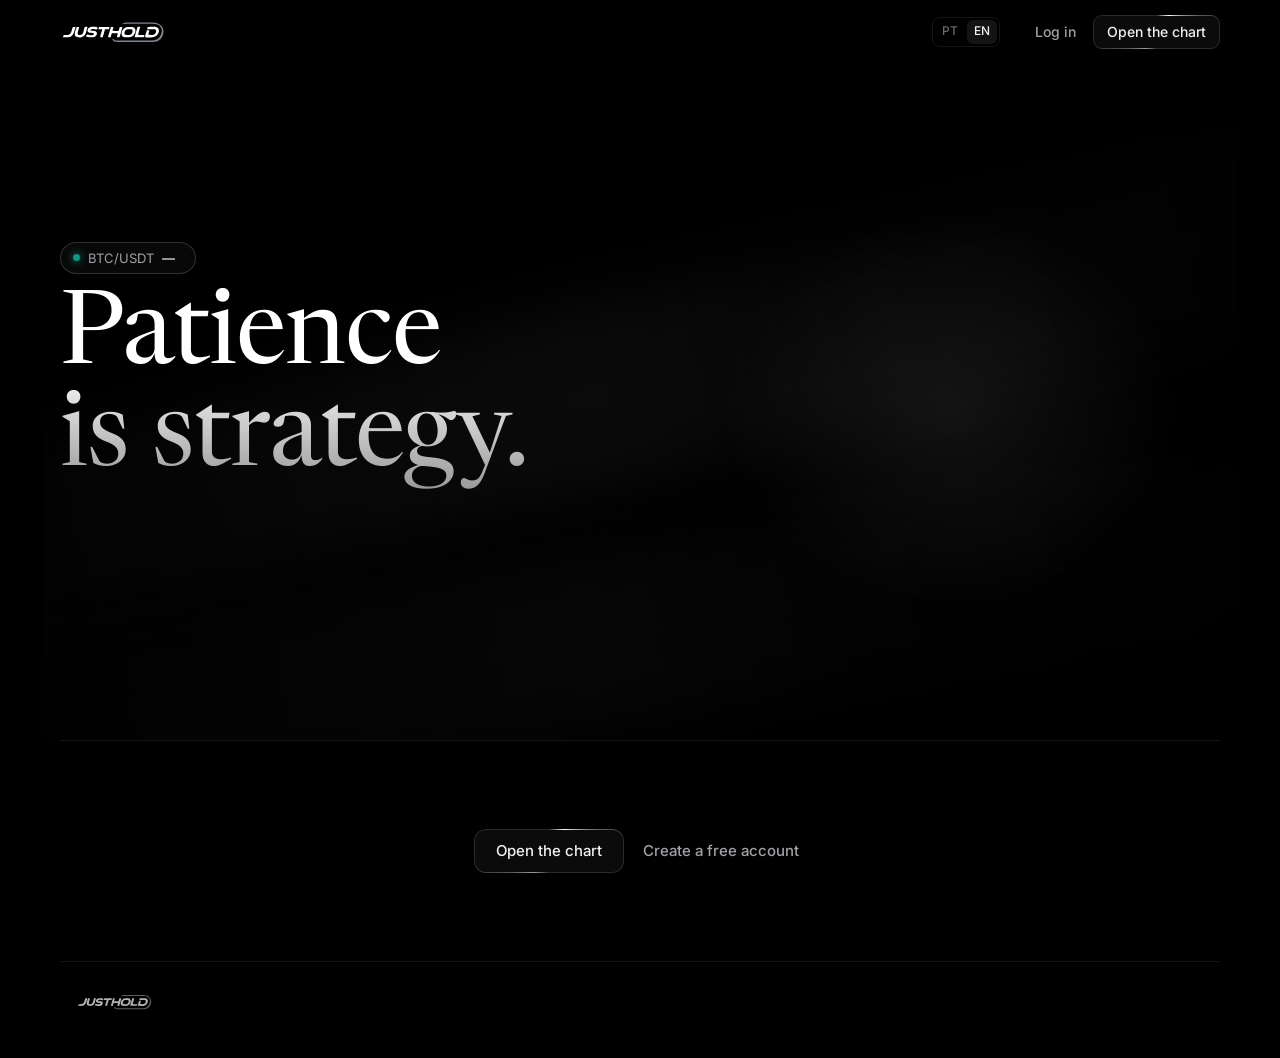
==== commit 30c330a0: "Site em português e inglês; gráfico abre fora do Brasil (binance.vision) e no fuso de quem acessa; R" ====
--- a/public/index.html
+++ b/public/index.html
@@ -22,9 +22,10 @@
 <header class="nav" id="nav">
   <a class="logo" href="/" aria-label="JustHold"><img src="img/logo.svg" alt="JustHold"></a>
   <span class="spacer"></span>
+  <div id="lang"></div>
   <div class="account" id="account">
-    <a class="btn uline sm" href="/entrar/">Entrar</a>
-    <a class="btn ring sm" href="/grafico/">Abrir o gráfico</a>
+    <a class="btn uline sm" href="/entrar/" data-i18n="nav.login">Entrar</a>
+    <a class="btn ring sm" href="/grafico/" data-i18n="nav.openChart">Abrir o gráfico</a>
   </div>
 </header>
 
@@ -32,7 +33,7 @@
   <section class="hero">
     <div class="hero-text">
       <a class="pill" href="/grafico/" id="ticker"><span class="dot"></span>BTC/USDT <b id="tk-price">—</b> <span id="tk-chg"></span></a>
-      <h1>Paciência<br>é estratégia.</h1>
+      <h1 data-i18n-html="home.title">Paciência<br>é estratégia.</h1>
     </div>
     <div class="board" id="board" aria-hidden="true"></div>
   </section>
@@ -41,8 +42,8 @@
     <h2 class="sr-only">Just hold.</h2>
     <div id="logo-anim"></div>
     <div class="cta">
-      <a class="btn ring" href="/grafico/">Abrir o gráfico</a>
-      <a class="btn uline" href="/entrar/?modo=criar" id="cta-signup-2">Criar conta grátis</a>
+      <a class="btn ring" href="/grafico/" data-i18n="nav.openChart">Abrir o gráfico</a>
+      <a class="btn uline" href="/entrar/?modo=criar" id="cta-signup-2" data-i18n="nav.signupFree">Criar conta grátis</a>
     </div>
   </section>
 </main>
@@ -55,6 +56,12 @@
 <script type="module">
   import { me, logout } from './js/conta.js';
   import { mountLogo } from './js/logo-anim.js';
+  import { t, locale, applyI18n, langSwitch } from './js/i18n.js';
+
+  applyI18n();
+  document.title = t('meta.homeTitle');
+  document.querySelector('meta[name=description]').content = t('meta.homeDesc');
+  document.getElementById('lang').replaceWith(langSwitch());
 
   // a logo do topo se escreve ao abrir; se algo falhar, volta a imagem normal
   const navLogo = document.querySelector('.nav .logo');
@@ -71,27 +78,31 @@
   me().then(user => {
     if (!user) return;
     const acc = document.getElementById('account');
-    const out = Object.assign(document.createElement('button'), { className: 'btn uline sm', textContent: 'Sair' });
+    const out = Object.assign(document.createElement('button'), { className: 'btn uline sm', textContent: t('nav.logout') });
     out.onclick = async () => { await logout(); location.reload(); };
     const who = Object.assign(document.createElement('span'), { textContent: user.email });
     who.style.color = 'var(--muted)';
-    acc.replaceChildren(who, out, Object.assign(document.createElement('a'), { className: 'btn ring sm', href: '/grafico/', textContent: 'Abrir o gráfico' }));
+    acc.replaceChildren(who, out, Object.assign(document.createElement('a'), { className: 'btn ring sm', href: '/grafico/', textContent: t('nav.openChart') }));
     document.getElementById('cta-signup-2')?.remove();
   });
 
   // Preço do BTC ao vivo na pílula acima do título.
   const price = document.getElementById('tk-price'), chg = document.getElementById('tk-chg');
-  const fmt = new Intl.NumberFormat('pt-BR', { minimumFractionDigits: 2, maximumFractionDigits: 2 });
+  const fmt = new Intl.NumberFormat(locale, { minimumFractionDigits: 2, maximumFractionDigits: 2 });
   const show = (c, o) => {
     price.textContent = fmt.format(c);
     const p = ((c - o) / o) * 100;
     chg.textContent = `${p >= 0 ? '+' : '−'}${fmt.format(Math.abs(p))}%`;
     chg.className = p >= 0 ? 'up' : 'down';
   };
-  (function connect() {
-    const ws = new WebSocket('wss://stream.binance.com:9443/ws/btcusdt@miniTicker');
-    ws.onmessage = e => { const d = JSON.parse(e.data); show(+d.c, +d.o); };
-    ws.onclose = () => setTimeout(connect, 5000);
+  // data-stream.binance.vision é o endereço só de dados públicos (abre também onde a Binance é
+  // bloqueada, como nos EUA); se falhar, tenta o principal.
+  const STREAMS = ['wss://data-stream.binance.vision', 'wss://stream.binance.com:9443'];
+  (function connect(i = 0) {
+    const ws = new WebSocket(`${STREAMS[i % STREAMS.length]}/ws/btcusdt@miniTicker`);
+    let got = false;
+    ws.onmessage = e => { got = true; const d = JSON.parse(e.data); show(+d.c, +d.o); };
+    ws.onclose = () => setTimeout(() => connect(got ? i : i + 1), got ? 5000 : 1000);
   })();
 </script>
 </body>
--- a/public/site.css
+++ b/public/site.css
@@ -31,6 +31,15 @@
 .nav .logo img { display: block; height: 22px; width: auto; }
 .nav .spacer { flex: 1; }
 .nav .account { display: flex; align-items: center; gap: 10px; font-size: 14px; }
+
+/* idioma: PT · EN, o atual aceso */
+.lang-switch { display: inline-flex; align-items: center; gap: 2px; padding: 2px; border: 1px solid var(--line); border-radius: 8px; }
+.lang-switch button { height: 24px; min-width: 30px; padding: 0 6px; border: 0; border-radius: 6px; background: none; color: var(--dim); font-size: 12px; font-weight: 500; letter-spacing: .04em; }
+.lang-switch button:hover { color: var(--text); }
+.lang-switch button.on { background: rgba(255, 255, 255, .08); color: var(--text); cursor: default; }
+@media (max-width: 520px) { .nav { gap: 14px; } }
+/* no celular não cabe tudo no topo: o gráfico continua a um toque na pílula do preço e no fim da página */
+@media (max-width: 440px) { .nav .account .btn.ring, .nav > .btn.ring { display: none; } }
 
 .btn { display: inline-flex; align-items: center; justify-content: center; gap: 8px; height: 44px; padding: 0 22px; border-radius: 12px; font-size: 15px; font-weight: 500; border: 1px solid transparent; transition: background .2s, border-color .2s, opacity .2s; white-space: nowrap; }
 .btn.sm { height: 34px; padding: 0 14px; border-radius: 9px; font-size: 14px; }
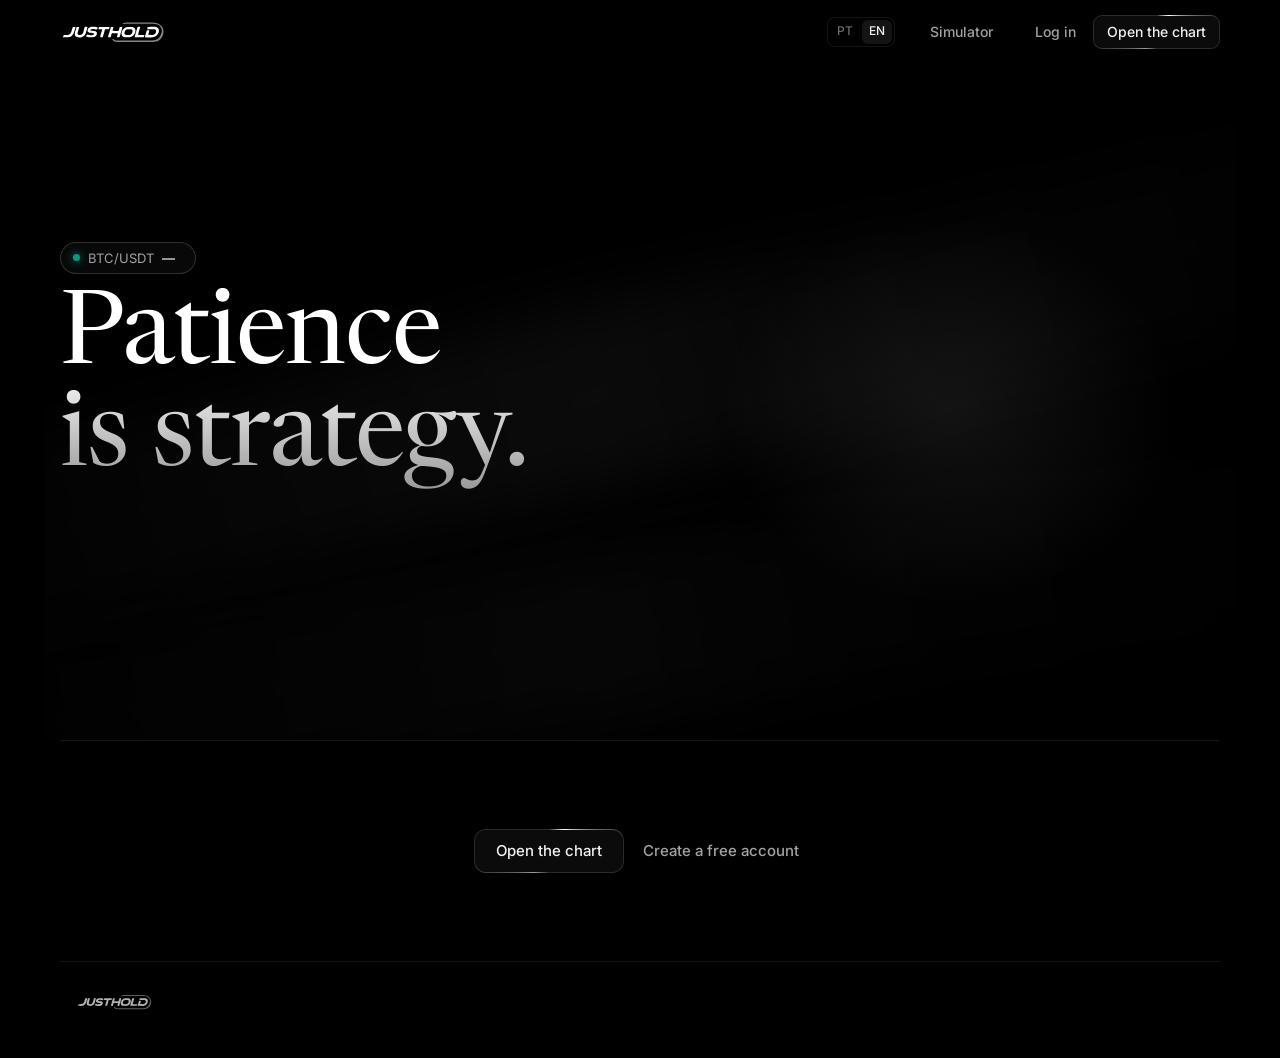
==== commit 3f21d484: "Simulador de investimento, bot simulado e botão de resetar o gráfico - /simulador/: calculadora (val" ====
--- a/public/index.html
+++ b/public/index.html
@@ -6,7 +6,20 @@
 <title>JustHold · Gráfico de cripto ao vivo</title>
 <meta name="description" content="Gráfico de cripto ao vivo, com médias, régua e watchlist. Suas configurações salvas na sua conta.">
 <meta name="theme-color" content="#000000">
-<link rel="icon" href="img/logo.svg" type="image/svg+xml">
+<link rel="icon" href="/img/favicon.svg" type="image/svg+xml">
+<link rel="icon" href="/img/favicon-32.png" type="image/png" sizes="32x32">
+<link rel="apple-touch-icon" href="/img/apple-touch-icon.png">
+<meta property="og:type" content="website">
+<meta property="og:site_name" content="JustHold">
+<meta property="og:url" content="https://justhold.ai/">
+<meta property="og:title" content="JustHold · Gráfico de cripto ao vivo">
+<meta property="og:description" content="Gráfico de cripto ao vivo, com médias, régua e watchlist. Suas configurações salvas na sua conta.">
+<meta property="og:image" content="https://justhold.ai/img/preview.jpg">
+<meta property="og:image:width" content="1200">
+<meta property="og:image:height" content="630">
+<meta property="og:image:alt" content="Homepage do JustHold: “Paciência é estratégia.” ao lado de um tabuleiro de xadrez">
+<meta name="twitter:card" content="summary_large_image">
+<meta name="twitter:image" content="https://justhold.ai/img/preview.jpg">
 <link rel="preconnect" href="https://fonts.googleapis.com">
 <link rel="preconnect" href="https://fonts.gstatic.com" crossorigin>
 <link rel="stylesheet" href="https://fonts.googleapis.com/css2?family=Newsreader:opsz,wght@72,400&family=Inter:wght@400;500;600&display=swap">
@@ -23,6 +36,7 @@
   <a class="logo" href="/" aria-label="JustHold"><img src="img/logo.svg" alt="JustHold"></a>
   <span class="spacer"></span>
   <div id="lang"></div>
+  <a class="btn uline sm nav-sim" href="/simulador/" data-i18n="nav.simulator">Simulador</a>
   <div class="account" id="account">
     <a class="btn uline sm" href="/entrar/" data-i18n="nav.login">Entrar</a>
     <a class="btn ring sm" href="/grafico/" data-i18n="nav.openChart">Abrir o gráfico</a>
--- a/public/site.css
+++ b/public/site.css
@@ -40,6 +40,8 @@
 @media (max-width: 520px) { .nav { gap: 14px; } }
 /* no celular não cabe tudo no topo: o gráfico continua a um toque na pílula do preço e no fim da página */
 @media (max-width: 440px) { .nav .account .btn.ring, .nav > .btn.ring { display: none; } }
+/* o link do simulador some antes, em telas bem estreitas, para o topo não apertar */
+@media (max-width: 400px) { .nav .nav-sim { display: none; } }
 
 .btn { display: inline-flex; align-items: center; justify-content: center; gap: 8px; height: 44px; padding: 0 22px; border-radius: 12px; font-size: 15px; font-weight: 500; border: 1px solid transparent; transition: background .2s, border-color .2s, opacity .2s; white-space: nowrap; }
 .btn.sm { height: 34px; padding: 0 14px; border-radius: 9px; font-size: 14px; }
@@ -64,7 +66,7 @@
 @keyframes ring-spin { to { transform: rotate(360deg); } }
 @media (prefers-reduced-motion: reduce) { .btn.ring::before { animation: none; } }
 /* link de texto com sublinhado que desliza no hover */
-.btn.uline { position: relative; color: var(--muted); padding: 0 6px; }
+.btn.uline { position: relative; color: var(--muted); padding: 0 6px; background: none; } /* <button> traz fundo do navegador */
 .btn.uline::after { content: ''; position: absolute; left: 6px; right: 6px; bottom: calc(50% - .85em); height: 1px; background: var(--text); transform: scaleX(0); transform-origin: left; transition: transform .3s ease; }
 .btn.uline:hover { color: var(--text); }
 .btn.uline:hover::after { transform: scaleX(1); }
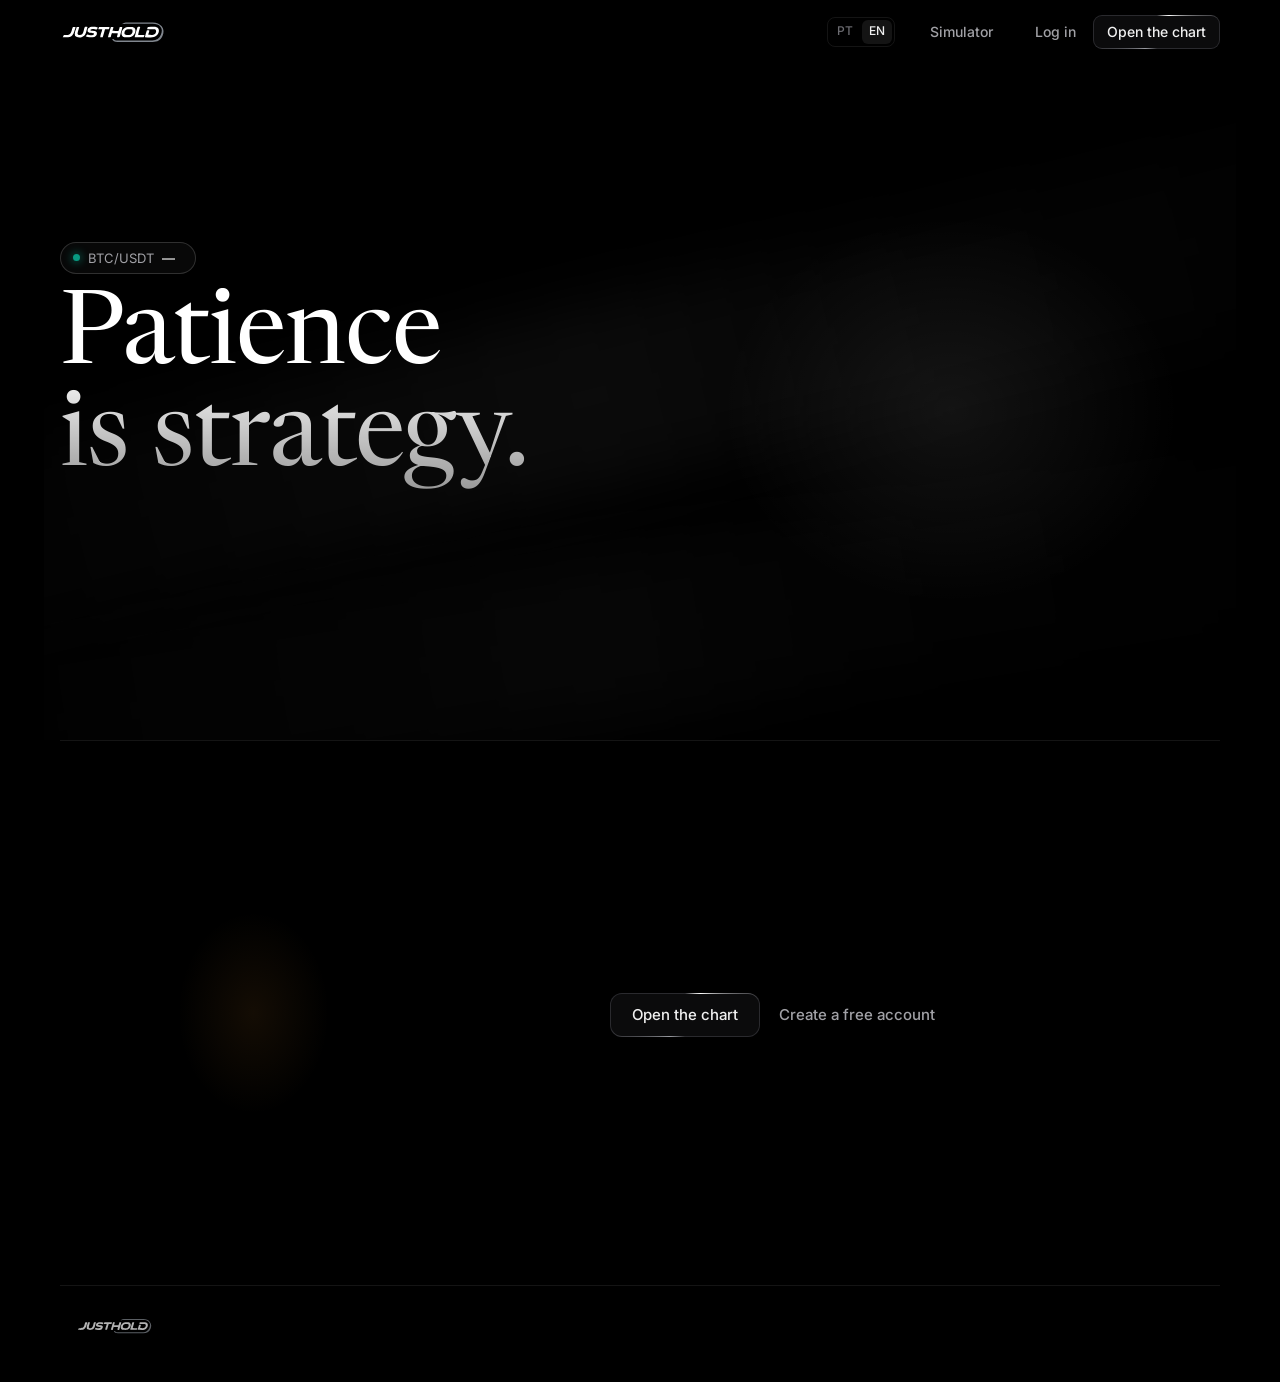
==== commit 7bc3bb83: "Satoshi ao lado da logo no fim da homepage - Satoshi (quadros de um vídeo gerado a partir da arte) s" ====
--- a/public/index.html
+++ b/public/index.html
@@ -54,10 +54,16 @@
 
   <section class="section closing">
     <h2 class="sr-only">Just hold.</h2>
-    <div id="logo-anim"></div>
-    <div class="cta">
-      <a class="btn ring" href="/grafico/" data-i18n="nav.openChart">Abrir o gráfico</a>
-      <a class="btn uline" href="/entrar/?modo=criar" id="cta-signup-2" data-i18n="nav.signupFree">Criar conta grátis</a>
+    <div class="closing-row">
+      <!-- Satoshi (quadros do vídeo): se revela com a rolagem e para no gesto de silêncio -->
+      <div class="satoshi-quadros" id="satoshi"></div>
+      <div class="closing-brand">
+        <div id="logo-anim"></div>
+        <div class="cta">
+          <a class="btn ring" href="/grafico/" data-i18n="nav.openChart">Abrir o gráfico</a>
+          <a class="btn uline" href="/entrar/?modo=criar" id="cta-signup-2" data-i18n="nav.signupFree">Criar conta grátis</a>
+        </div>
+      </div>
     </div>
   </section>
 </main>
@@ -84,6 +90,8 @@
 
   // o tabuleiro carrega à parte, para não segurar o resto da página
   import('./js/xadrez.js').then(m => m.mountChess(document.getElementById('board'))).catch(console.error);
+  // o Satoshi só baixa as imagens quando a pessoa rola até perto dele
+  import('./js/satoshi-quadros.js').then(m => m.mountSatoshiQuadros(document.getElementById('satoshi'))).catch(console.error);
 
   const nav = document.getElementById('nav');
   addEventListener('scroll', () => nav.classList.toggle('scrolled', scrollY > 8), { passive: true });
--- a/public/site.css
+++ b/public/site.css
@@ -101,6 +101,27 @@
 .section .sub { margin: 0 0 48px; max-width: 560px; color: var(--muted); font-size: 17px; }
 
 .closing { text-align: center; }
+/* fim da página: Satoshi (Rive) à esquerda, logo animada menor e botões à direita */
+.closing-row { display: grid; grid-template-columns: auto minmax(0, 1fr); align-items: center; gap: clamp(24px, 5vw, 72px); max-width: 980px; margin: 0 auto; }
+.closing-brand .logo-anim { width: min(400px, 100%); }
+.closing-brand .cta { margin-top: 4px; }
+.satoshi-rive, .satoshi-quadros { position: relative; width: min(207px, 21.6vw); aspect-ratio: 9 / 16; }
+.satoshi-rive canvas, .satoshi-quadros canvas { display: block; width: 100%; height: 100%;
+  /* bordas somem no preto da página, sem moldura visível */
+  -webkit-mask-image: radial-gradient(ellipse 62% 56% at 50% 48%, #000 70%, transparent 100%);
+  mask-image: radial-gradient(ellipse 62% 56% at 50% 48%, #000 70%, transparent 100%); }
+/* enquanto o Rive carrega: um brilho dourado fraco no lugar, em vez de um vazio */
+.satoshi-rive::before, .satoshi-quadros::before { content: ''; position: absolute; inset: 20% 10%; border-radius: 50%; pointer-events: none;
+  background: radial-gradient(ellipse at center, rgba(255, 160, 50, .08), transparent 65%); transition: opacity 1s ease; }
+.satoshi-rive.ready::before, .satoshi-rive.falhou::before, .satoshi-quadros.ready::before { opacity: 0; }
+/* versão em quadros: brilho dourado que cresce sobre a moeda no fim da rolagem */
+.satoshi-brilho { position: absolute; width: 70%; aspect-ratio: 1; transform: translate(-50%, -50%); pointer-events: none; opacity: 0;
+  background: radial-gradient(circle, rgba(255, 200, 110, .55), rgba(255, 140, 30, .22) 35%, transparent 68%); mix-blend-mode: screen; }
+@media (max-width: 760px) {
+  .closing-row { grid-template-columns: 1fr; gap: 8px; }
+  .satoshi-rive, .satoshi-quadros { width: min(180px, 47vw); margin: 0 auto; }
+  .closing-brand .logo-anim { width: min(320px, 80vw); }
+}
 .closing h2 { margin-bottom: 30px; }
 .closing .cta { display: flex; gap: 12px; justify-content: center; flex-wrap: wrap; }
 
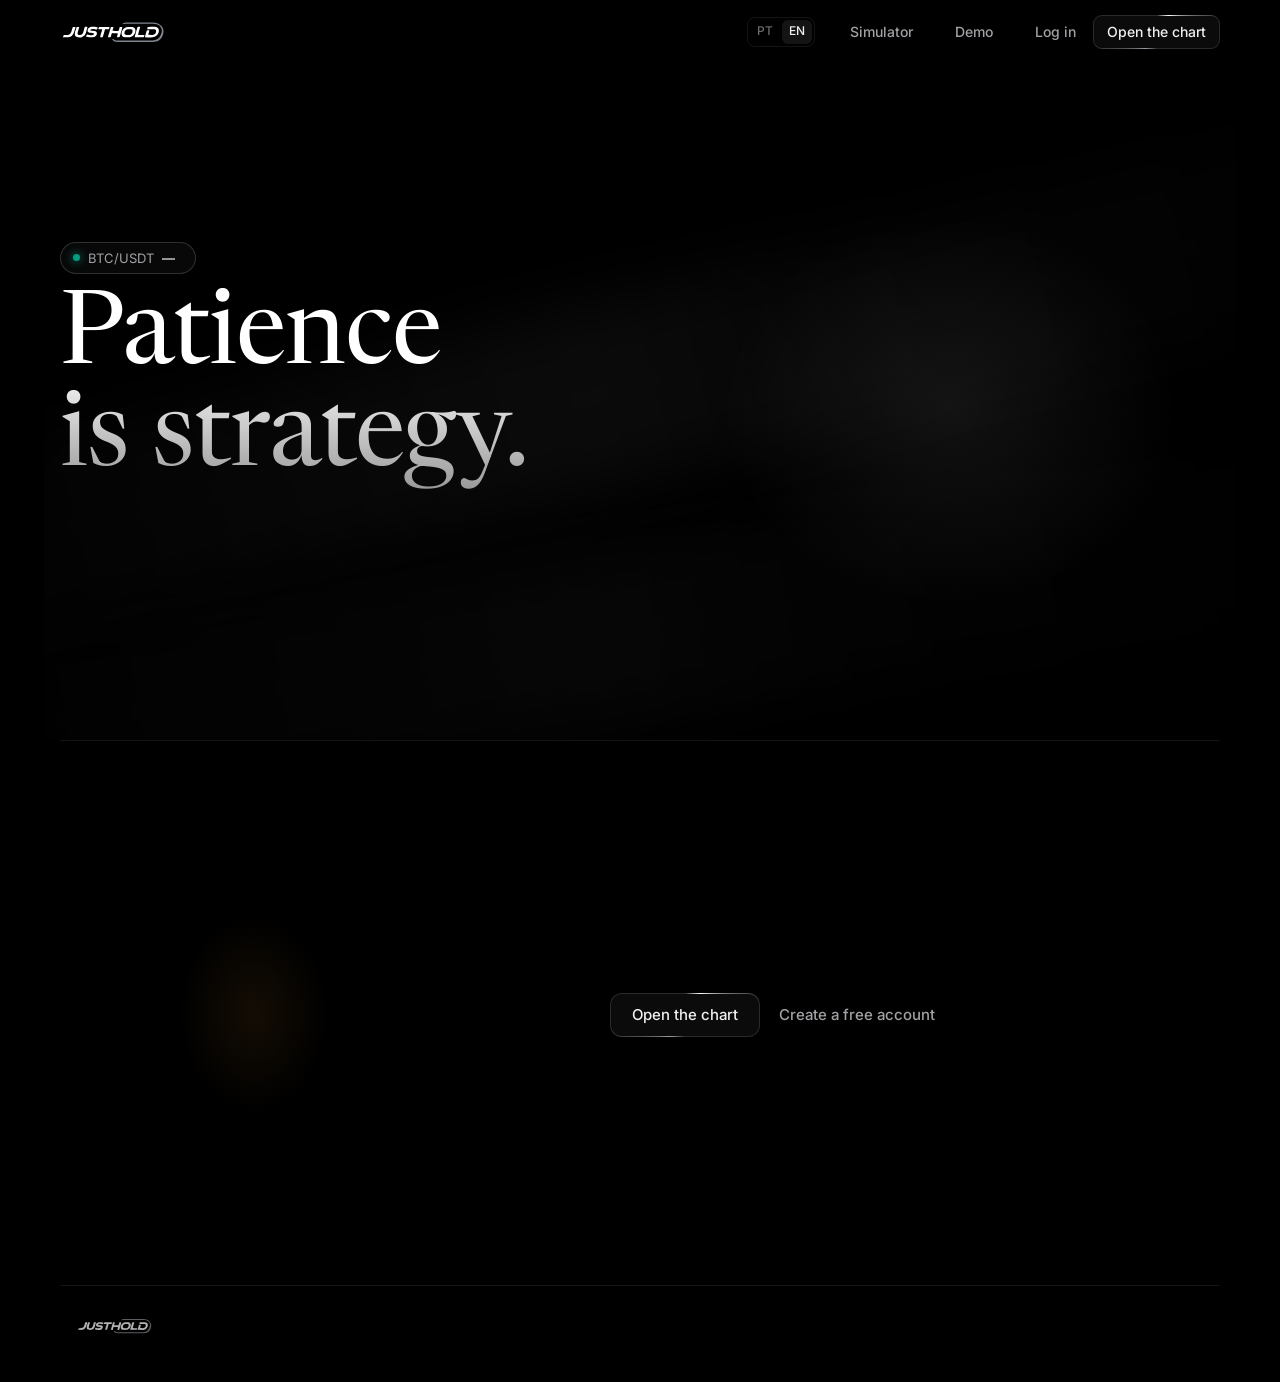
==== commit b563e4f4: "Análise do mercado na home com voz natural, e carteira demo - Home: cartão com a análise mais recent" ====
--- a/public/index.html
+++ b/public/index.html
@@ -37,6 +37,7 @@
   <span class="spacer"></span>
   <div id="lang"></div>
   <a class="btn uline sm nav-sim" href="/simulador/" data-i18n="nav.simulator">Simulador</a>
+  <a class="btn uline sm nav-demo" href="/demo/" data-i18n="nav.demo">Demo</a>
   <div class="account" id="account">
     <a class="btn uline sm" href="/entrar/" data-i18n="nav.login">Entrar</a>
     <a class="btn ring sm" href="/grafico/" data-i18n="nav.openChart">Abrir o gráfico</a>
@@ -51,6 +52,9 @@
     </div>
     <div class="board" id="board" aria-hidden="true"></div>
   </section>
+
+  <!-- análise do mercado (publicada por scripts/analise.mjs); fica escondida até carregar -->
+  <section class="section daily-wrap" id="daily" hidden aria-live="polite"></section>
 
   <section class="section closing">
     <h2 class="sr-only">Just hold.</h2>
@@ -90,6 +94,8 @@
 
   // o tabuleiro carrega à parte, para não segurar o resto da página
   import('./js/xadrez.js').then(m => m.mountChess(document.getElementById('board'))).catch(console.error);
+  // análise do dia, logo abaixo do título
+  import('./js/analise-home.js').then(m => m.mountDaily(document.getElementById('daily'))).catch(console.error);
   // o Satoshi só baixa as imagens quando a pessoa rola até perto dele
   import('./js/satoshi-quadros.js').then(m => m.mountSatoshiQuadros(document.getElementById('satoshi'))).catch(console.error);
 
--- a/public/site.css
+++ b/public/site.css
@@ -42,6 +42,8 @@
 @media (max-width: 440px) { .nav .account .btn.ring, .nav > .btn.ring { display: none; } }
 /* o link do simulador some antes, em telas bem estreitas, para o topo não apertar */
 @media (max-width: 400px) { .nav .nav-sim { display: none; } }
+@media (max-width: 480px) { .nav .nav-demo { display: none; } }
+.nav .btn.uline[aria-current=page] { color: var(--text); }
 
 .btn { display: inline-flex; align-items: center; justify-content: center; gap: 8px; height: 44px; padding: 0 22px; border-radius: 12px; font-size: 15px; font-weight: 500; border: 1px solid transparent; transition: background .2s, border-color .2s, opacity .2s; white-space: nowrap; }
 .btn.sm { height: 34px; padding: 0 14px; border-radius: 9px; font-size: 14px; }
@@ -214,3 +216,41 @@
 .hero-text > :nth-child(4) { animation-delay: .36s; }
 @keyframes rise { from { opacity: 0; transform: translateY(14px); } }
 @media (prefers-reduced-motion: reduce) { .hero-text > *, .board::before { animation: none; } }
+
+/* análise do dia (home): coluna de leitura, título serifado, números das médias em blocos */
+.daily-wrap[hidden] { display: none; }
+.daily { max-width: 720px; margin: 0 auto; }
+.daily-head { display: flex; align-items: center; justify-content: space-between; gap: 16px; margin-bottom: 18px; }
+.daily .kicker { display: inline-flex; align-items: center; gap: 8px; color: var(--muted); font-size: 13px; letter-spacing: .02em; }
+.daily .kicker .dot { width: 7px; height: 7px; border-radius: 50%; background: #d9a441; box-shadow: 0 0 10px rgba(217, 164, 65, .7); }
+.daily .kicker .tag { margin-left: 4px; padding: 1px 7px; border: 1px solid var(--line-strong); border-radius: 999px; font-size: 11px; color: var(--dim); }
+.daily h2 { margin: 0 0 14px; font: 400 clamp(32px, 4.4vw, 48px)/1.08 var(--display); letter-spacing: -.01em;
+  background: var(--title-gradient); -webkit-background-clip: text; background-clip: text; color: transparent; }
+.daily .lead { margin: 0 0 28px; color: var(--text); font-size: 18px; line-height: 1.6; }
+.daily .play { display: inline-flex; align-items: center; gap: 10px; height: 40px; padding: 0 16px 0 12px; flex: none;
+  border: 1px solid var(--line-strong); border-radius: 999px; background: rgba(255, 255, 255, .04); font-size: 14px; font-weight: 500; transition: background .2s, border-color .2s; }
+.daily .play:hover { background: rgba(255, 255, 255, .09); }
+.daily .play svg { width: 16px; height: 16px; padding: 6px; box-sizing: content-box; border-radius: 50%; background: var(--text); color: #000; }
+.daily .play small { color: var(--dim); font-size: 12px; font-weight: 400; }
+.daily .play.on { border-color: rgba(217, 164, 65, .55); }
+.daily .play.loading svg { animation: jh-breathe 1.2s ease-in-out infinite; }
+@keyframes jh-breathe { 50% { opacity: .35; } }
+.daily .tiles { display: grid; grid-template-columns: repeat(4, minmax(0, 1fr)); gap: 1px; margin: 0 0 28px; border: 1px solid var(--line); border-radius: 14px; overflow: hidden; background: var(--line); }
+.daily .tile { display: flex; flex-direction: column; gap: 2px; padding: 14px 16px; background: var(--panel); }
+.daily .tile .tl { color: var(--dim); font-size: 12px; }
+.daily .tile .tv { font-size: 18px; font-weight: 500; font-variant-numeric: tabular-nums; }
+.daily .tile .td { font-size: 13px; font-variant-numeric: tabular-nums; }
+.daily .up { color: var(--up); } .daily .down { color: var(--down); }
+.daily-body h3 { margin: 28px 0 8px; color: var(--muted); font-size: 12px; font-weight: 600; letter-spacing: .08em; text-transform: uppercase; }
+.daily-body p, .daily-body li { margin: 0 0 12px; color: #d6d6da; font-size: 16px; line-height: 1.7; }
+.daily-body ul { margin: 0; padding-left: 20px; }
+.daily-body .sources { margin-top: 24px; color: var(--dim); font-size: 13px; }
+.daily-body .sources a { color: var(--muted); text-decoration: underline; text-decoration-color: var(--line-strong); text-underline-offset: 3px; }
+.daily-body .sources a:hover { color: var(--text); }
+.daily .more { margin: 4px 0 0 -6px; }
+.daily .fine { margin: 20px 0 0; color: var(--dim); font-size: 12px; }
+@media (max-width: 640px) {
+  .daily .tiles { grid-template-columns: repeat(2, minmax(0, 1fr)); }
+  .daily-head { flex-wrap: wrap; }
+  .daily .lead { font-size: 17px; }
+}
